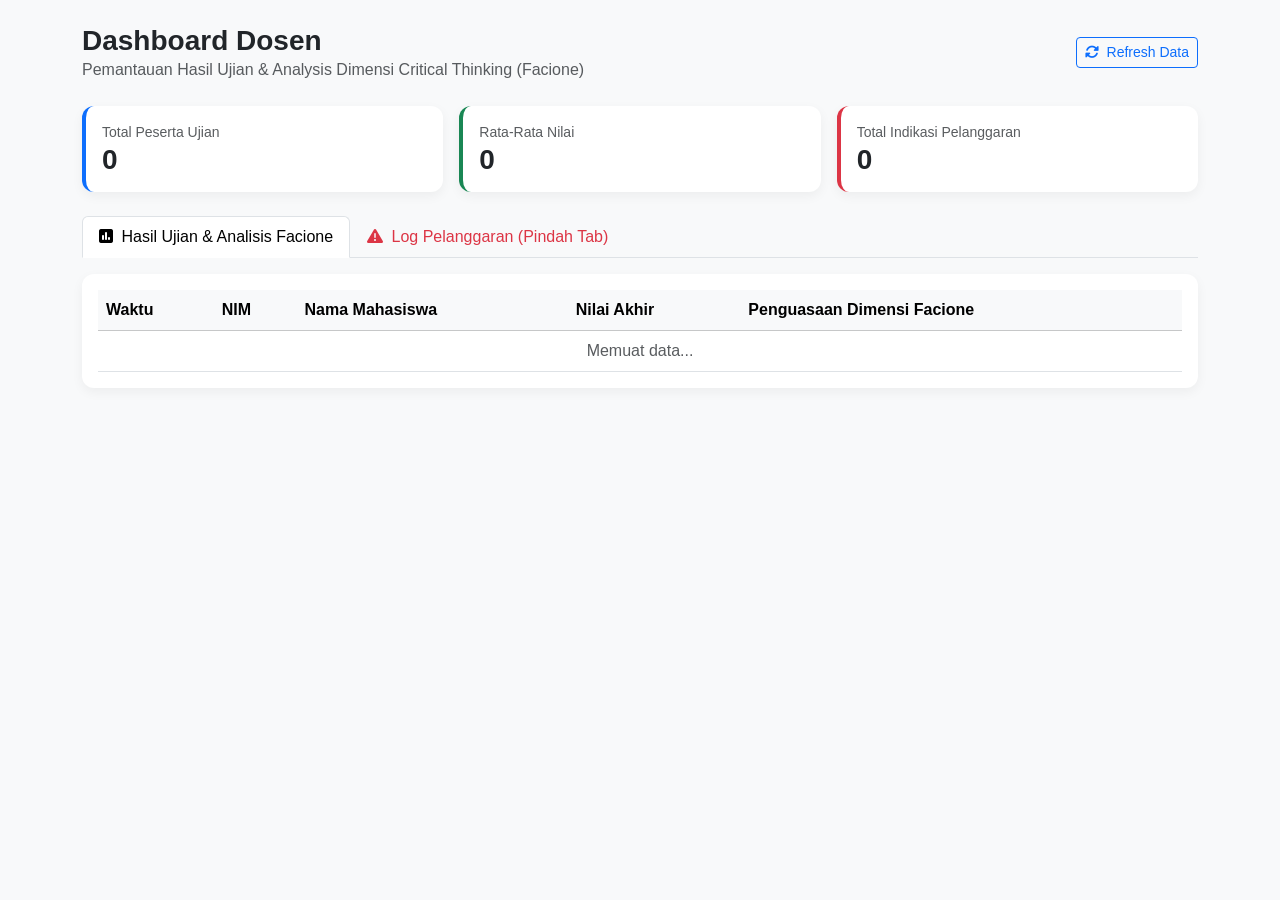
==== dosen.html @ c5df34b7 "Create dosen.html" ====
<!DOCTYPE html>
<html lang="id">
<head>
  <meta charset="UTF-8">
  <meta name="viewport" content="width=device-width, initial-scale=1.0">
  <title>Panel Dosen - Pemantauan Ujian & Facione Analysis</title>
  <link href="https://cdn.jsdelivr.net/npm/bootstrap@5.3.0/dist/css/bootstrap.min.css" rel="stylesheet">
  <link href="https://cdnjs.cloudflare.com/ajax/libs/font-awesome/6.4.0/css/all.min.css" rel="stylesheet">
  <style>
    body { background-color: #f8f9fa; font-family: 'Segoe UI', Tahoma, Geneva, Verdana, sans-serif; }
    .card { border-radius: 12px; border: none; box-shadow: 0 4px 12px rgba(0,0,0,0.05); }
    .badge-dimensi { font-size: 0.75rem; margin-right: 4px; margin-bottom: 4px; display: inline-block; }
  </style>
</head>
<body>

<div class="container my-4">
  <!-- Header -->
  <div class="d-flex justify-content-between align-items-center mb-4">
    <div>
      <h3 class="fw-bold mb-0">Dashboard Dosen</h3>
      <p class="text-muted mb-0">Pemantauan Hasil Ujian & Analysis Dimensi Critical Thinking (Facione)</p>
    </div>
    <button class="btn btn-outline-primary btn-sm" onclick="loadAllData()">
      <i class="fas fa-sync-alt me-1"></i> Refresh Data
    </button>
  </div>

  <!-- Cards Ringkasan -->
  <div class="row g-3 mb-4">
    <div class="col-md-4">
      <div class="card p-3 bg-white border-start border-4 border-primary">
        <div class="text-muted small">Total Peserta Ujian</div>
        <div class="h3 fw-bold mb-0" id="totalPeserta">0</div>
      </div>
    </div>
    <div class="col-md-4">
      <div class="card p-3 bg-white border-start border-4 border-success">
        <div class="text-muted small">Rata-Rata Nilai</div>
        <div class="h3 fw-bold mb-0" id="avgScore">0</div>
      </div>
    </div>
    <div class="col-md-4">
      <div class="card p-3 bg-white border-start border-4 border-danger">
        <div class="text-muted small">Total Indikasi Pelanggaran</div>
        <div class="h3 fw-bold mb-0" id="totalViolations">0</div>
      </div>
    </div>
  </div>

  <!-- Nav Tabs -->
  <ul class="nav nav-tabs mb-3" id="dosenTab" role="tablist">
    <li class="nav-item" role="presentation">
      <button class="nav-link active" id="results-tab" data-bs-toggle="tab" data-bs-target="#results" type="button">
        <i class="fas fa-poll me-1"></i> Hasil Ujian & Analisis Facione
      </button>
    </li>
    <li class="nav-item" role="presentation">
      <button class="nav-link text-danger" id="violations-tab" data-bs-toggle="tab" data-bs-target="#violations" type="button">
        <i class="fas fa-exclamation-triangle me-1"></i> Log Pelanggaran (Pindah Tab)
      </button>
    </li>
  </ul>

  <!-- Tab Contents -->
  <div class="tab-content" id="dosenTabContent">
    
    <!-- Tab 1: Hasil Ujian -->
    <div class="tab-pane fade show active" id="results" role="tabpanel">
      <div class="card p-3">
        <div class="table-responsive">
          <table class="table table-hover align-middle mb-0">
            <thead class="table-light">
              <tr>
                <th>Waktu</th>
                <th>NIM</th>
                <th>Nama Mahasiswa</th>
                <th>Nilai Akhir</th>
                <th>Penguasaan Dimensi Facione</th>
              </tr>
            </thead>
            <tbody id="tableResultsBody">
              <tr><td colspan="5" class="text-center text-muted">Memuat data...</td></tr>
            </tbody>
          </table>
        </div>
      </div>
    </div>

    <!-- Tab 2: Log Pelanggaran -->
    <div class="tab-pane fade" id="violations" role="tabpanel">
      <div class="card p-3">
        <div class="table-responsive">
          <table class="table table-hover align-middle mb-0">
            <thead class="table-light">
              <tr>
                <th>Waktu</th>
                <th>NIM</th>
                <th>Nama Mahasiswa</th>
                <th>Jenis Pelanggaran</th>
                <th>Jumlah Terdeteksi</th>
              </tr>
            </thead>
            <tbody id="tableViolationsBody">
              <tr><td colspan="5" class="text-center text-muted">Memuat data kecurangan...</td></tr>
            </tbody>
          </table>
        </div>
      </div>
    </div>

  </div>
</div>

<script src="https://cdn.jsdelivr.net/npm/bootstrap@5.3.0/dist/js/bootstrap.bundle.min.js"></script>

<script>
  // GANTI URL INI dengan URL Web App Google Apps Script Anda yang sudah dideploy
  const SCRIPT_URL = "URL_WEB_APP_ANDA_DI_SINI";

  document.addEventListener("DOMContentLoaded", () => {
    loadAllData();
  });

  function loadAllData() {
    fetchViolations();
    // Tambahkan fetching hasil ujian jika menggunakan endpoint tersendiri,
    // atau gunakan fungsi pemanggil Google Apps Script bawaan.
  }

  // Fetch Log Pelanggaran
  function fetchViolations() {
    fetch(`${SCRIPT_URL}?action=getViolations`)
      .then(res => res.json())
      .then(res => {
        if (res.status === "SUCCESS") {
          renderViolations(res.data);
        } else {
          console.error("Gagal memuat pelanggaran:", res.message);
        }
      })
      .catch(err => console.error("Error:", err));
  }

  function renderViolations(data) {
    const tbody = document.getElementById("tableViolationsBody");
    document.getElementById("totalViolations").innerText = data.length;

    if (!data || data.length === 0) {
      tbody.innerHTML = `<tr><td colspan="5" class="text-center text-muted py-4">Belum ada catatan pelanggaran.</td></tr>`;
      return;
    }

    tbody.innerHTML = data.map(v => `
      <tr>
        <td><small class="text-muted">${new Date(v.timestamp).toLocaleString('id-ID')}</small></td>
        <td><strong>${v.nim}</strong></td>
        <td>${v.nama}</td>
        <td><span class="badge bg-warning text-dark">${v.type}</span></td>
        <td><span class="badge bg-danger">${v.count} Kali</span></td>
      </tr>
    `).join('');
  }
</script>

</body>
</html>
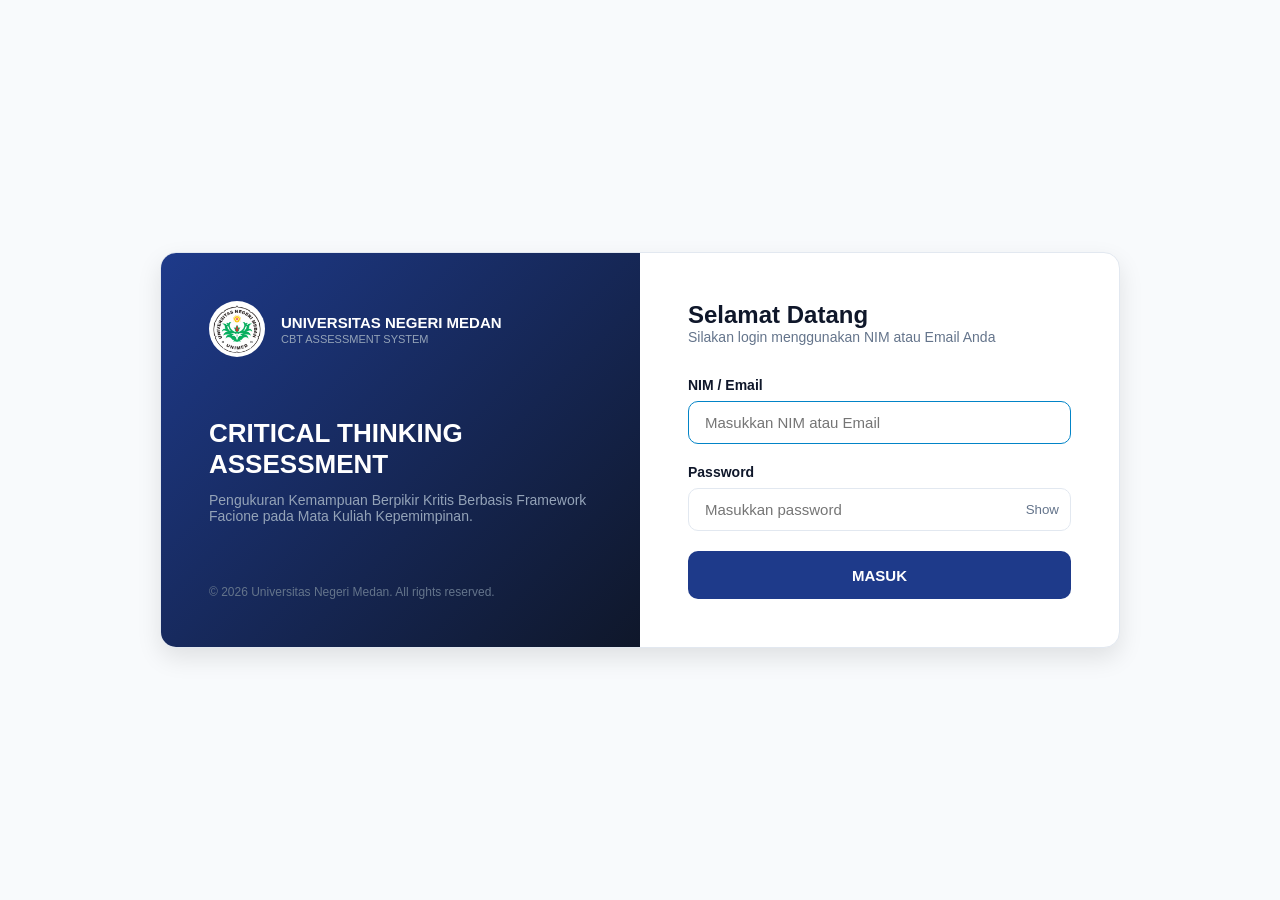
==== commit 0c47d035: "Update dosen.html" ====
--- a/dosen.html
+++ b/dosen.html
@@ -11,7 +11,31 @@
     .card { border-radius: 12px; border: none; box-shadow: 0 4px 12px rgba(0,0,0,0.05); }
     .badge-dimensi { font-size: 0.75rem; margin-right: 4px; margin-bottom: 4px; display: inline-block; }
   </style>
-</head>
+</head><script>
+  document.addEventListener("DOMContentLoaded", () => {
+    const rawUser = localStorage.getItem("cbt_auth_user");
+    const token = localStorage.getItem("cbt_session_token");
+
+    if (!token || !rawUser) {
+      alert("Silakan login terlebih dahulu.");
+      window.location.href = "index.html";
+      return;
+    }
+
+    try {
+      const user = JSON.parse(rawUser);
+      const userRole = (user.role || "").toLowerCase().trim();
+
+      if (userRole !== "dosen" && userRole !== "admin" && userRole !== "lecturer") {
+        alert("Akses ditolak! Halaman ini khusus untuk Dosen.");
+        window.location.href = "mahasiswa.html"; // Kembalikan ke halaman mahasiswa
+      }
+    } catch (e) {
+      localStorage.clear();
+      window.location.href = "index.html";
+    }
+  });
+</script>
 <body>
 
 <div class="container my-4">
@@ -116,7 +140,7 @@
 
 <script>
   // GANTI URL INI dengan URL Web App Google Apps Script Anda yang sudah dideploy
-  const SCRIPT_URL = "URL_WEB_APP_ANDA_DI_SINI";
+  const SCRIPT_URL = "https://script.google.com/macros/s/AKfycbxs-5HAAB20TqkVoDJu1y-en3LLCHJrI0BsFMrN1xS_i4AU3HdLh2kGeudJ0rnD_t68gQ/exec";
 
   document.addEventListener("DOMContentLoaded", () => {
     loadAllData();
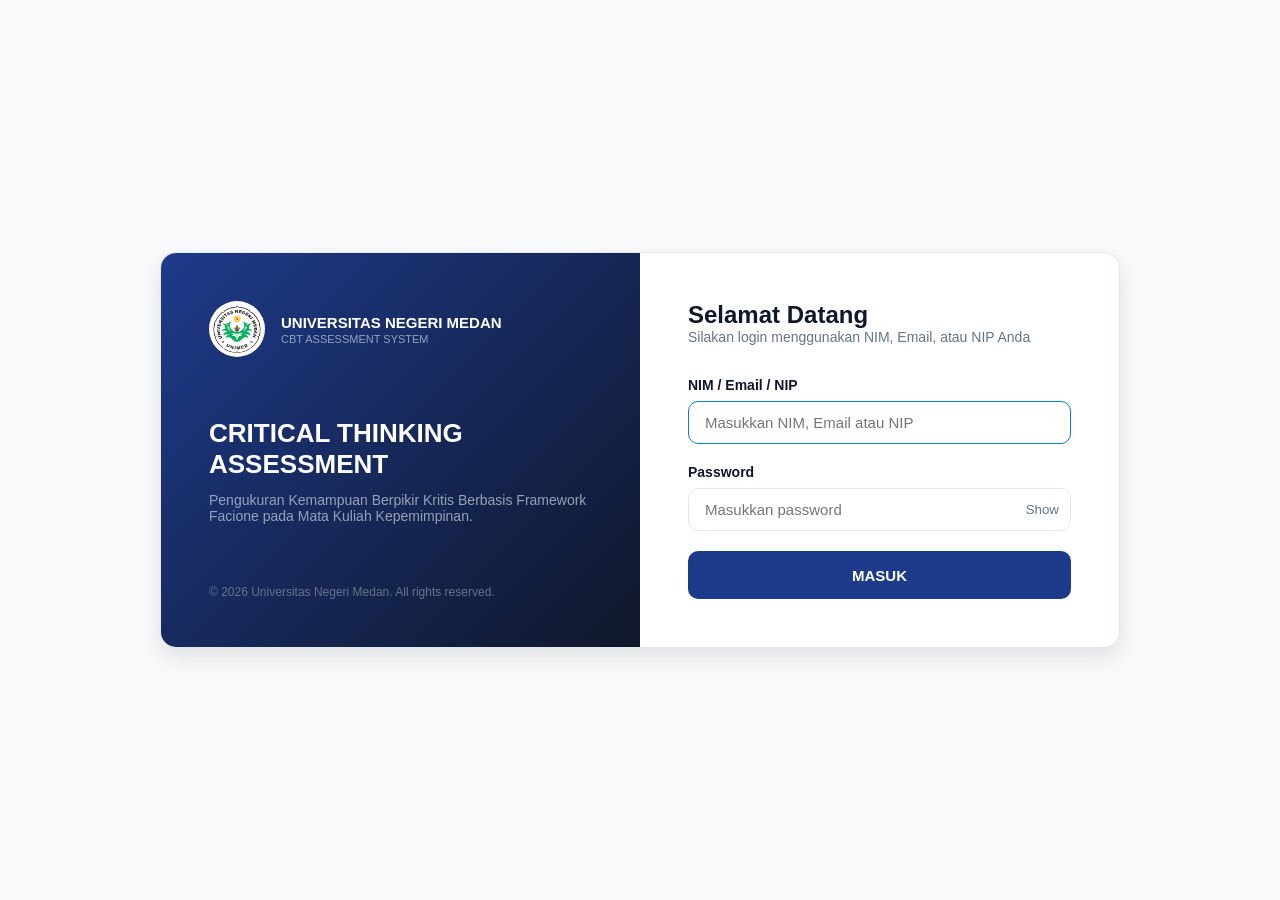
==== commit 20d9a6b0: "Update dosen.html" ====
--- a/dosen.html
+++ b/dosen.html
@@ -11,32 +11,44 @@
     .card { border-radius: 12px; border: none; box-shadow: 0 4px 12px rgba(0,0,0,0.05); }
     .badge-dimensi { font-size: 0.75rem; margin-right: 4px; margin-bottom: 4px; display: inline-block; }
   </style>
-</head><script>
+</head>
+<body>
+
+<!-- Script Konfigurasi & Autentikasi untuk Validasi Akses Dosen -->
+<script src="./js/config.js"></script>
+<script src="./js/api.js"></script>
+<script src="./js/auth.js"></script>
+<script>
   document.addEventListener("DOMContentLoaded", () => {
-    const rawUser = localStorage.getItem("cbt_auth_user");
-    const token = localStorage.getItem("cbt_session_token");
-
-    if (!token || !rawUser) {
+    // 1. Validasi apakah sesi login aktif menggunakan objek Auth
+    if (typeof Auth !== "undefined" && !Auth.isAuthenticated()) {
       alert("Silakan login terlebih dahulu.");
       window.location.href = "index.html";
       return;
     }
 
-    try {
-      const user = JSON.parse(rawUser);
-      const userRole = (user.role || "").toLowerCase().trim();
-
-      if (userRole !== "dosen" && userRole !== "admin" && userRole !== "lecturer") {
-        alert("Akses ditolak! Halaman ini khusus untuk Dosen.");
-        window.location.href = "mahasiswa.html"; // Kembalikan ke halaman mahasiswa
-      }
-    } catch (e) {
-      localStorage.clear();
+    // 2. Ambil data user yang sedang login
+    const user = Auth.getUser();
+    if (!user || !user.role) {
+      alert("Sesi tidak valid. Silakan login kembali.");
+      Auth.clearSession();
       window.location.href = "index.html";
-    }
+      return;
+    }
+
+    const userRole = (user.role || "").toLowerCase().trim();
+
+    // 3. Batasi hanya untuk Dosen / Admin / Lecturer
+    if (userRole !== "dosen" && userRole !== "admin" && userRole !== "lecturer") {
+      alert("Akses ditolak! Halaman ini khusus untuk Dosen.");
+      window.location.href = "mahasiswa.html"; // Arahkan kembali jika mahasiswa
+      return;
+    }
+
+    // Jika lolos verifikasi, muat data dashboard
+    loadAllData();
   });
 </script>
-<body>
 
 <div class="container my-4">
   <!-- Header -->
@@ -45,9 +57,14 @@
       <h3 class="fw-bold mb-0">Dashboard Dosen</h3>
       <p class="text-muted mb-0">Pemantauan Hasil Ujian & Analysis Dimensi Critical Thinking (Facione)</p>
     </div>
-    <button class="btn btn-outline-primary btn-sm" onclick="loadAllData()">
-      <i class="fas fa-sync-alt me-1"></i> Refresh Data
-    </button>
+    <div>
+      <button class="btn btn-outline-danger btn-sm me-2" onclick="Auth.logout()">
+        <i class="fas fa-sign-out-alt me-1"></i> Keluar
+      </button>
+      <button class="btn btn-outline-primary btn-sm" onclick="loadAllData()">
+        <i class="fas fa-sync-alt me-1"></i> Refresh Data
+      </button>
+    </div>
   </div>
 
   <!-- Cards Ringkasan -->
@@ -139,17 +156,14 @@
 <script src="https://cdn.jsdelivr.net/npm/bootstrap@5.3.0/dist/js/bootstrap.bundle.min.js"></script>
 
 <script>
-  // GANTI URL INI dengan URL Web App Google Apps Script Anda yang sudah dideploy
-  const SCRIPT_URL = "https://script.google.com/macros/s/AKfycbxs-5HAAB20TqkVoDJu1y-en3LLCHJrI0BsFMrN1xS_i4AU3HdLh2kGeudJ0rnD_t68gQ/exec";
-
-  document.addEventListener("DOMContentLoaded", () => {
-    loadAllData();
-  });
+  // Menggunakan SCRIPT_URL dari CONFIG (sinkron dengan file config.js Anda)
+  const SCRIPT_URL = (typeof CONFIG !== "undefined" && CONFIG.API_URL) 
+    ? CONFIG.API_URL 
+    : "https://script.google.com/macros/s/AKfycbxs-5HAAB20TqkVoDJu1y-en3LLCHJrI0BsFMrN1xS_i4AU3HdLh2kGeudJ0rnD_t68gQ/exec";
 
   function loadAllData() {
     fetchViolations();
-    // Tambahkan fetching hasil ujian jika menggunakan endpoint tersendiri,
-    // atau gunakan fungsi pemanggil Google Apps Script bawaan.
+    // Tambahkan fungsi pengambilan data hasil ujian lainnya di sini jika diperlukan
   }
 
   // Fetch Log Pelanggaran
@@ -163,25 +177,27 @@
           console.error("Gagal memuat pelanggaran:", res.message);
         }
       })
-      .catch(err => console.error("Error:", err));
+      .catch(err => console.error("Error fetching violations:", err));
   }
 
   function renderViolations(data) {
     const tbody = document.getElementById("tableViolationsBody");
+    
+    if (!data || data.length === 0) {
+      document.getElementById("totalViolations").innerText = "0";
+      tbody.innerHTML = `<tr><td colspan="5" class="text-center text-muted py-4">Belum ada catatan pelanggaran.</td></tr>`;
+      return;
+    }
+
     document.getElementById("totalViolations").innerText = data.length;
-
-    if (!data || data.length === 0) {
-      tbody.innerHTML = `<tr><td colspan="5" class="text-center text-muted py-4">Belum ada catatan pelanggaran.</td></tr>`;
-      return;
-    }
 
     tbody.innerHTML = data.map(v => `
       <tr>
-        <td><small class="text-muted">${new Date(v.timestamp).toLocaleString('id-ID')}</small></td>
-        <td><strong>${v.nim}</strong></td>
-        <td>${v.nama}</td>
-        <td><span class="badge bg-warning text-dark">${v.type}</span></td>
-        <td><span class="badge bg-danger">${v.count} Kali</span></td>
+        <td><small class="text-muted">${v.timestamp ? new Date(v.timestamp).toLocaleString('id-ID') : '-'}</small></td>
+        <td><strong>${v.nim || '-'}</strong></td>
+        <td>${v.nama || '-'}</td>
+        <td><span class="badge bg-warning text-dark">${v.type || 'Pindah Tab'}</span></td>
+        <td><span class="badge bg-danger">${v.count || 1} Kali</span></td>
       </tr>
     `).join('');
   }
